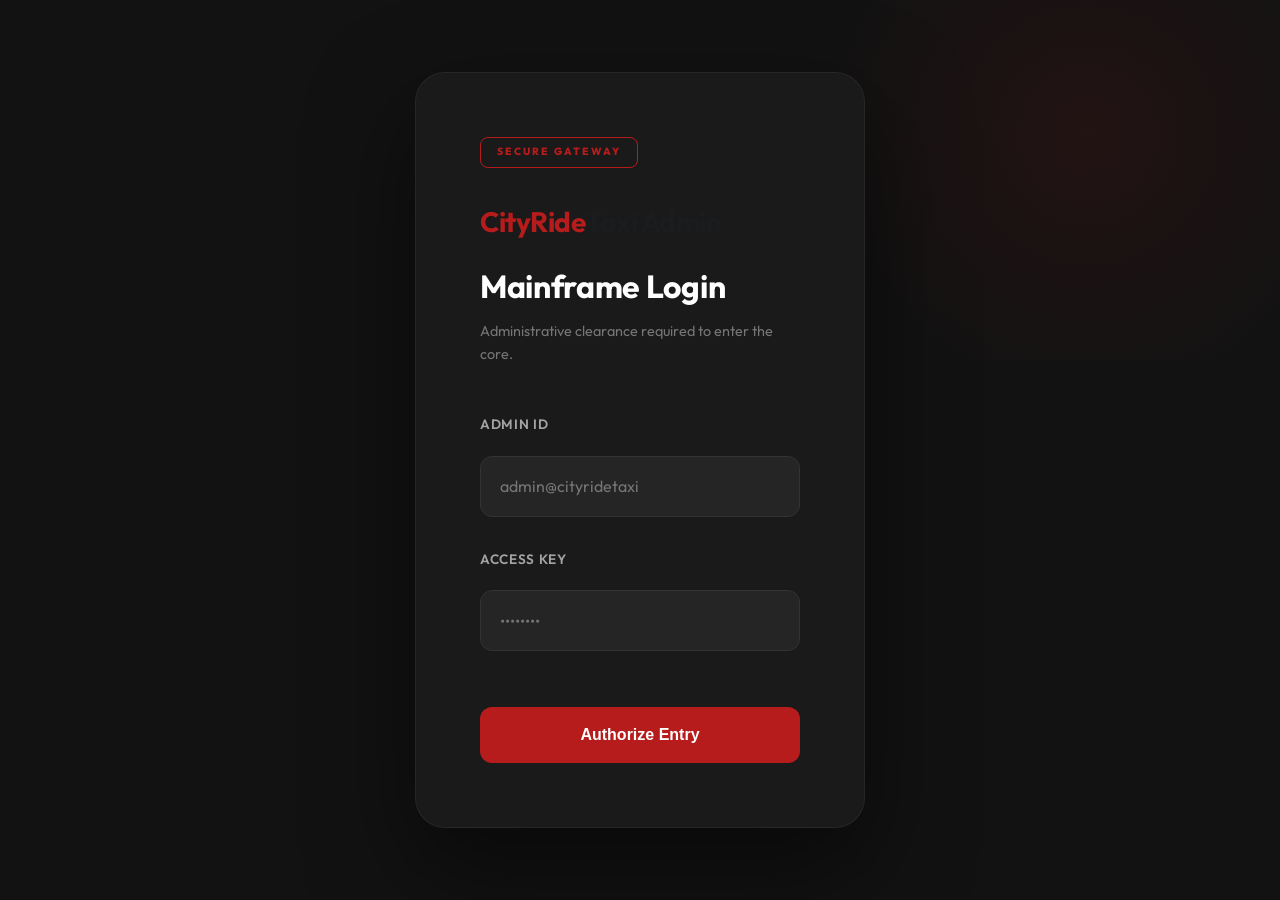
==== public/admin-login.html @ bb716d0e "Add files via upload" ====
<!DOCTYPE html>
<html lang="en">

<head>
    <meta charset="UTF-8">
    <meta name="viewport" content="width=device-width, initial-scale=1.0">
    <title>CityRideTaxi | Admin Login</title>
    <link rel="preconnect" href="https://fonts.googleapis.com">
    <link rel="preconnect" href="https://fonts.gstatic.com" crossorigin>
    <link href="https://fonts.googleapis.com/css2?family=Outfit:wght@300;400;500;600;700&display=swap" rel="stylesheet">
    <link rel="stylesheet" href="style.css">
    <script src="config.js"></script>
    <style>
        .admin-login-container {
            min-height: 100vh;
            display: flex;
            align-items: center;
            justify-content: center;
            background: #121212;
            padding: 2rem;
            position: relative;
            overflow: hidden;
        }

        /* Abstract geometric background for administrative feel */
        .admin-login-container::before {
            content: '';
            position: absolute;
            top: -10%;
            right: -10%;
            width: 50%;
            height: 50%;
            background: radial-gradient(circle, rgba(183, 28, 28, 0.1) 0%, transparent 70%);
            z-index: 1;
        }

        .login-card {
            background: #1a1a1a;
            border: 1px solid rgba(255, 255, 255, 0.05);
            padding: 4rem;
            border-radius: 30px;
            width: 100%;
            max-width: 450px;
            box-shadow: 0 40px 100px rgba(0, 0, 0, 0.5);
            position: relative;
            z-index: 2;
        }

        .security-badge {
            display: inline-block;
            border: 1px solid var(--primary-red);
            color: var(--primary-red);
            padding: 0.4rem 1rem;
            border-radius: 8px;
            font-size: 0.65rem;
            font-weight: 800;
            text-transform: uppercase;
            letter-spacing: 2px;
            margin-bottom: 2rem;
        }

        .login-card h2 {
            color: white;
            font-size: 2rem;
            font-weight: 700;
            margin-bottom: 0.5rem;
        }

        .login-card p {
            color: rgba(255, 255, 255, 0.4);
            font-size: 0.9rem;
            margin-bottom: 3rem;
        }

        .input-group label {
            color: rgba(255, 255, 255, 0.6);
            display: block;
            margin-bottom: 0.75rem;
            font-size: 0.85rem;
            font-weight: 600;
        }

        .input-group input {
            width: 100%;
            padding: 1.2rem;
            background: #252525;
            border: 1px solid #333;
            border-radius: 12px;
            color: white;
            font-family: inherit;
            transition: all 0.3s ease;
        }

        .input-group input:focus {
            outline: none;
            border-color: var(--primary-red);
            background: #2a2a2a;
        }

        .btn-admin {
            width: 100%;
            padding: 1.2rem;
            background: var(--primary-red);
            color: white;
            border: none;
            border-radius: 12px;
            font-weight: 700;
            font-size: 1rem;
            cursor: pointer;
            transition: var(--transition);
            margin-top: 1rem;
        }

        .btn-admin:hover {
            background: var(--primary-red-hover);
            transform: translateY(-2px);
            box-shadow: 0 10px 20px rgba(183, 28, 28, 0.3);
        }

        .footer-link {
            text-align: center;
            margin-top: 2rem;
        }

        .footer-link a {
            color: rgba(255, 255, 255, 0.3);
            text-decoration: none;
            font-size: 0.8rem;
            transition: all 0.3s ease;
        }

        .footer-link a:hover {
            color: white;
        }
    </style>
</head>

<body>
    <div class="admin-login-container">
        <div class="login-card">
            <div class="security-badge">Secure Gateway</div>
            <div class="logo" style="margin-bottom: 1rem;">
                <span class="logo-accent" style="color:var(--primary-red)">CityRide</span>Taxi Admin
            </div>
            <h2>Mainframe Login</h2>
            <p>Administrative clearance required to enter the core.</p>

            <form id="admin-login-form">
                <div class="input-group" style="margin-bottom: 2rem;">
                    <label>Admin ID</label>
                    <input type="text" id="admin-id" placeholder="admin@cityridetaxi" required autocomplete="off">
                </div>
                <div class="input-group" style="margin-bottom: 2.5rem;">
                    <label>Access Key</label>
                    <input type="password" id="admin-pass" placeholder="••••••••" required>
                </div>
                <button type="submit" class="btn-admin">Authorize Entry</button>
            </form>

        </div>
    </div>

    <script>
        document.getElementById('admin-login-form').addEventListener('submit', async (e) => {
            e.preventDefault();
            const email = document.getElementById('admin-id').value;
            const password = document.getElementById('admin-pass').value;

            try {
                const res = await fetch(`${API_BASE_URL}/api/admin/login`, {
                    method: 'POST',
                    headers: { 'Content-Type': 'application/json' },
                    body: JSON.stringify({ email, password })
                });

                const result = await res.json();

                if (res.ok) {
                    localStorage.setItem('cityride_master', JSON.stringify(result.user));
                    window.location.href = 'admin.html';
                } else {
                    alert('Invalid credentials. Access attempt logged.');
                }
            } catch (err) {
                alert('Connection to core failed.');
            }
        });
    </script>
    <script src="alert.js"></script>
</body>

</html>
---- public/style.css ----
:root {
    --primary-red: #B71C1C;
    --primary-red-hover: #8E1515;
    --dark-charcoal: #1A1C1E;
    /* Refined premium black */
    --text-main: #2D3436;
    --text-muted: #64748B;
    /* Elegant slate blue/gray */
    --light-grey: #F8FAFC;
    --white: #FFFFFF;
    --accents: #E2E8F0;
    --glass-bg: rgba(255, 255, 255, 0.94);
    --glass-border: rgba(255, 255, 255, 0.4);
    --shadow-sm: 0 4px 12px rgba(0, 0, 0, 0.03);
    --shadow-md: 0 12px 30px rgba(0, 0, 0, 0.06);
    --shadow-lg: 0 24px 60px rgba(0, 0, 0, 0.08);
    --transition: all 0.4s cubic-bezier(0.4, 0, 0.2, 1);
}

@keyframes radar-pulse {
    0% {
        transform: scale(0.5);
        opacity: 0;
    }

    50% {
        opacity: 1;
    }

    100% {
        transform: scale(1.5);
        opacity: 0;
    }
}

* {
    margin: 0;
    padding: 0;
    box-sizing: border-box;
}

body {
    font-family: 'Outfit', sans-serif;
    color: var(--text-main);
    line-height: 1.6;
    background-color: var(--white);
    overflow-x: hidden;
    -webkit-font-smoothing: antialiased;
}

h1,
h2,
h3,
h4 {
    color: var(--dark-charcoal);
    letter-spacing: -0.01em;
}

.container {
    max-width: 1300px;
    margin: 0 auto;
    padding: 0 4rem;
    /* More breathing room */
}

/* Header & Nav */
.header {
    background: rgba(255, 255, 255, 0.98);
    backdrop-filter: blur(10px);
    border-bottom: 1px solid rgba(0, 0, 0, 0.05);
    position: sticky;
    top: 0;
    z-index: 1000;
}

.nav {
    display: flex;
    justify-content: space-between;
    align-items: center;
    height: 100px;
    /* Elegant taller header */
}

.logo {
    font-size: 1.75rem;
    font-weight: 700;
    letter-spacing: -0.5px;
    color: var(--dark-charcoal);
    cursor: pointer;
    transition: var(--transition);
    user-select: none;
}

.logo:hover {
    transform: translateY(-2px);
}

.logo-accent {
    color: var(--primary-red);
}

.nav-links {
    position: fixed;
    top: 0;
    right: -100%;
    width: 320px;
    height: 100vh;
    background: var(--white);
    box-shadow: -10px 0 30px rgba(0, 0, 0, 0.05);
    display: flex;
    flex-direction: column;
    justify-content: center;
    align-items: center;
    gap: 2.5rem;
    transition: var(--transition);
    z-index: 2000;
}

.nav-links.active {
    right: 0;
}

.nav-links a {
    text-decoration: none;
    color: var(--dark-charcoal);
    font-weight: 500;
    transition: var(--transition);
}

.nav-links a:hover {
    color: var(--primary-red);
}

.nav-actions {
    display: flex;
    gap: 1.5rem;
    align-items: center;
}

/* Base: Hide Header Buttons (Mobile First) */
.nav-actions .logout-btn,
.nav-actions .nav-cta {
    display: none !important;
}

/* Side Menu Button Styles */
.nav-links li.menu-button-item .btn {
    display: flex !important;
    width: 80%;
    margin-top: 1rem;
}

.logout-btn,
.nav-cta {
    background: transparent;
    border: 1px solid var(--primary-red);
    color: var(--primary-red);
    padding: 0.8rem 1.5rem;
}

.nav-cta {
    background: var(--primary-red);
    color: white;
    border: none;
}

.burger-menu {
    display: flex;
    /* Burger is active by default */
    flex-direction: column;
    gap: 6px;
    cursor: pointer;
    z-index: 2001;
    width: 44px;
    height: 44px;
    align-items: center;
    justify-content: center;
}

.burger-menu span {
    display: block;
    width: 25px;
    height: 2px;
    background: var(--dark-charcoal);
    transition: var(--transition);
    border-radius: 2px;
}

.burger-menu:hover span {
    background: var(--primary-red);
}

/* Burger Animation to X */
.burger-menu.active span:nth-child(1) {
    transform: translateY(8px) rotate(45deg);
}

.burger-menu.active span:nth-child(2) {
    opacity: 0;
}

.burger-menu.active span:nth-child(3) {
    transform: translateY(-8px) rotate(-45deg);
}

/* Buttons */
.btn {
    padding: 1rem 2.25rem;
    border-radius: 12px;
    font-weight: 600;
    font-size: 0.95rem;
    letter-spacing: 0.02em;
    cursor: pointer;
    border: none;
    transition: var(--transition);
    display: inline-flex;
    align-items: center;
    justify-content: center;
}

.btn-primary {
    background-color: var(--primary-red);
    color: var(--white);
    box-shadow: 0 8px 20px rgba(183, 28, 28, 0.2);
}

.btn-primary:hover {
    background-color: var(--primary-red-hover);
    transform: translateY(-3px);
    box-shadow: 0 12px 28px rgba(183, 28, 28, 0.3);
}

.mobile-only-item {
    display: none;
}

.btn-large {
    padding: 1.5rem 3rem;
    font-size: 1.15rem;
    border-radius: 14px;
    width: 100%;
}

.btn-back {
    background: var(--primary-red);
    color: var(--white);
    width: 45px;
    height: 45px;
    display: inline-flex;
    align-items: center;
    justify-content: center;
    text-decoration: none;
    border-radius: 50%;
    font-weight: 700;
    font-size: 1.2rem;
    transition: var(--transition);
    box-shadow: 0 4px 15px rgba(183, 28, 28, 0.2);
    border: none;
    cursor: pointer;
}

.btn-back:hover {
    background: var(--primary-red-hover);
    transform: scale(1.1);
    box-shadow: 0 6px 20px rgba(183, 28, 28, 0.3);
}

/* Hero Section */
.hero {
    position: relative;
    padding: 10rem 0;
    /* More expansive */
    min-height: 95vh;
    display: flex;
    align-items: center;
    overflow: hidden;
}

.suggestions {
    position: absolute;
    top: 100%;
    left: 0;
    right: 0;
    background: var(--white);
    border-radius: 0 0 12px 12px;
    box-shadow: var(--shadow-md);
    z-index: 10;
    max-height: 250px;
    overflow-y: auto;
}

.suggestion-item {
    padding: 1rem 1.5rem;
    cursor: pointer;
    border-bottom: 1px solid var(--accents);
    transition: var(--transition);
    font-size: 0.95rem;
    color: var(--text-main);
}

.suggestion-item:hover {
    background: var(--light-grey);
    color: var(--primary-red);
    padding-left: 2rem;
}

.suggestion-item:last-child {
    border-bottom: none;
}

.hero-bg {
    position: absolute;
    top: 0;
    left: 0;
    width: 100%;
    height: 100%;
    background: radial-gradient(circle at top right, #2c3e50, #1a1c1e 70%);
    z-index: -1;
}



.hero-content {
    display: grid;
    grid-template-columns: 1fr 1fr;
    gap: 4rem;
    align-items: center;
}

.hero-text h1 {
    font-size: 5rem;
    /* Large, bold statement */
    font-weight: 800;
    line-height: 1.05;
    color: var(--white);
    margin-bottom: 2rem;
    letter-spacing: -0.03em;
}

.text-accent {
    color: var(--primary-red);
}

.hero-text p {
    font-size: 1.4rem;
    color: rgba(255, 255, 255, 0.85);
    font-weight: 400;
    max-width: 550px;
    line-height: 1.6;
}

/* Booking Widget */
.booking-widget {
    background: var(--glass-bg);
    backdrop-filter: blur(20px);
    border: 1px solid var(--glass-border);
    border-radius: 30px;
    /* Softer corners */
    padding: 4rem;
    box-shadow: var(--shadow-lg);
}

.widget-tabs {
    display: flex;
    gap: 2rem;
    margin-bottom: 2.5rem;
    border-bottom: 1px solid rgba(0, 0, 0, 0.05);
    padding-bottom: 1.5rem;
}

.tab-btn {
    background: none;
    border: none;
    padding: 0.5rem 0;
    font-weight: 700;
    font-size: 1.1rem;
    cursor: pointer;
    color: var(--dark-charcoal);
    opacity: 0.4;
    transition: var(--transition);
}

.tab-btn.active {
    opacity: 1;
    color: var(--primary-red);
    position: relative;
}

.tab-btn.active::after {
    content: '';
    position: absolute;
    bottom: -1.5rem;
    left: 0;
    width: 40px;
    /* Minimalist indicator */
    height: 4px;
    background: var(--primary-red);
    border-radius: 2px;
}

.form-grid {
    display: grid;
    grid-template-columns: 1fr 1fr;
    gap: 1.5rem;
    margin-bottom: 2rem;
}

.input-group {
    display: flex;
    flex-direction: column;
    gap: 0.5rem;
    position: relative;
}

.input-group label {
    font-size: 0.85rem;
    font-weight: 700;
    color: var(--text-muted);
    text-transform: uppercase;
    letter-spacing: 0.05em;
}

.input-group input,
.input-group select {
    padding: 0.85rem 1rem;
    border-radius: 10px;
    border: 1px solid rgba(0, 0, 0, 0.1);
    background: var(--white);
    font-family: inherit;
    font-size: 1rem;
    transition: var(--transition);
}

.input-group input:focus {
    outline: none;
    border-color: var(--primary-red);
    box-shadow: 0 0 0 3px rgba(211, 47, 47, 0.1);
}

/* Fleet Section */
.section {
    padding: 10rem 0;
    /* More expansive rhythm */
    background: #FAFBFC;
}

.section-header {
    text-align: center;
    margin-bottom: 6rem;
}

.section-header h2 {
    font-size: 3.5rem;
    /* Larger, authoritative header */
    font-weight: 800;
    margin-bottom: 1.5rem;
    letter-spacing: -0.02em;
}

.section-header p {
    font-size: 1.15rem;
    color: var(--text-muted);
    max-width: 600px;
    margin: 0 auto;
}

.fleet-grid {
    display: grid;
    grid-template-columns: 1fr 1fr;
    gap: 4rem;
    /* Wide gaps for elegance */
}

.fleet-card {
    background: var(--white);
    border-radius: 24px;
    overflow: hidden;
    transition: var(--transition);
    border: 1px solid rgba(0, 0, 0, 0.03);
    box-shadow: var(--shadow-md);
}

.fleet-card:hover {
    transform: translateY(-15px);
    box-shadow: var(--shadow-lg);
}

.fleet-img {
    height: 380px;
    background-size: cover;
    background-position: center;
    transition: var(--transition);
}

#sedan-img {
    background-image: url('cityride_sedan.png');
    background-color: var(--light-grey);
}

#suv-img {
    background-image: url('cityride_suv.png');
    background-color: var(--light-grey);
}

.fleet-card:hover .fleet-img {
    transform: scale(1.05);
}

.fleet-info {
    padding: 3.5rem;
    /* Spacious text area */
}

.fleet-info h3 {
    font-size: 2rem;
    font-weight: 700;
    margin-bottom: 1.25rem;
}

.fleet-info p {
    color: var(--text-muted);
    font-size: 1.05rem;
    margin-bottom: 2rem;
}

.fleet-features {
    list-style: none;
    margin-top: 1.5rem;
    display: flex;
    flex-wrap: wrap;
    /* Better on small screens */
    gap: 1.5rem;
    color: var(--primary-red);
    font-weight: 700;
    font-size: 0.85rem;
    text-transform: uppercase;
    letter-spacing: 0.1em;
}

.fleet-features li {
    display: flex;
    align-items: center;
    gap: 0.5rem;
}

.fleet-features li::before {
    content: '→';
    font-weight: 400;
}

/* Fare Estimate */
.fare-estimate {
    background: rgba(183, 28, 28, 0.05);
    border: 1px dashed var(--primary-red);
    border-radius: 16px;
    padding: 2rem;
    margin-bottom: 2.5rem;
    display: flex;
    justify-content: space-between;
    align-items: center;
}

.fare-estimate.hidden {
    display: none;
}

.fare-details p {
    font-weight: 700;
    color: var(--text-muted);
    font-size: 0.8rem;
    text-transform: uppercase;
    letter-spacing: 0.05em;
}

#fare-val {
    display: block;
    font-size: 2rem;
    color: var(--primary-red);
}

.vehicle-auto-badge {
    background: var(--dark-charcoal);
    color: var(--white);
    padding: 0.5rem 1rem;
    border-radius: 30px;
    font-size: 0.75rem;
    font-weight: 800;
    text-transform: uppercase;
    letter-spacing: 0.05em;
}


/* Dashboard Styles (Admin/Driver) */
.admin-layout {
    display: grid;
    grid-template-columns: 280px 1fr;
    min-height: 100vh;
    background: #FAFBFC;
}

.sidebar {
    background: var(--dark-charcoal);
    color: white;
    padding: 3rem 2rem;
    box-shadow: 10px 0 30px rgba(0, 0, 0, 0.05);
}

.sidebar h2 {
    margin-bottom: 4rem;
    color: var(--primary-red);
}

.sidebar-links {
    list-style: none;
}

.sidebar-links li {
    margin: 1.5rem 0;
    font-weight: 500;
    cursor: pointer;
    opacity: 0.6;
    padding: 0.75rem 1rem;
    border-radius: 10px;
    transition: var(--transition);
}

.sidebar-links li:hover,
.sidebar-links li.active {
    opacity: 1;
    background: rgba(255, 255, 255, 0.05);
    color: var(--primary-red);
}

.main-content {
    padding: 6rem;
}

.header-content h1 {
    font-size: 2.5rem;
    font-weight: 800;
    margin-bottom: 0.5rem;
}

.header-content p {
    color: var(--text-muted);
    font-size: 1.1rem;
}

.stats-grid {
    display: grid;
    grid-template-columns: repeat(3, 1fr);
    gap: 2.5rem;
    margin-top: 3rem;
}

.stat-card {
    background: white;
    padding: 3rem;
    border-radius: 24px;
    box-shadow: var(--shadow-md);
    border: 1px solid rgba(0, 0, 0, 0.02);
}

.stat-card h4 {
    color: var(--text-muted);
    font-size: 0.8rem;
    text-transform: uppercase;
    letter-spacing: 0.12em;
    font-weight: 700;
}

.stat-card .value {
    font-size: 2.75rem;
    font-weight: 800;
    color: var(--dark-charcoal);
    display: block;
}

.stat-card .trend {
    font-size: 0.85rem;
    font-weight: 600;
    margin-top: 0.75rem;
    display: flex;
    align-items: center;
    gap: 0.25rem;
}

.trend-up {
    color: #10B981;
}

.stat-card p {
    font-size: 0.85rem;
    color: var(--text-muted);
    margin-top: 0.5rem;
}

.booking-table {
    width: 100%;
    margin-top: 4rem;
    background: white;
    border-radius: 24px;
    border-collapse: collapse;
    overflow: hidden;
    box-shadow: var(--shadow-md);
}

.booking-table th {
    background: #F8F9FB;
    padding: 1.5rem 2rem;
    text-align: left;
    font-weight: 700;
    color: #636E72;
    text-transform: uppercase;
    font-size: 0.75rem;
    letter-spacing: 0.1em;
}

.booking-table td {
    padding: 1.5rem 2rem;
    border-top: 1px solid #F1F3F5;
    font-size: 0.95rem;
}

/* Status Badges */
.badge {
    padding: 0.4rem 1rem;
    border-radius: 20px;
    font-size: 0.75rem;
    font-weight: 800;
    text-transform: uppercase;
    letter-spacing: 0.05em;
}

/* Driver Specific */
.driver-header {
    display: flex;
    justify-content: space-between;
    align-items: center;
    margin-bottom: 4rem;
    padding: 3rem;
    background: var(--dark-charcoal);
    border-radius: 24px;
    color: var(--white);
    box-shadow: var(--shadow-lg);
}

.driver-info h2 {
    font-size: 2rem;
    color: var(--white);
}

.driver-info p {
    opacity: 0.7;
    font-size: 0.95rem;
    margin-top: 0.25rem;
}

.job-card {
    background: var(--white);
    padding: 3rem;
    border-radius: 24px;
    border: 1px solid var(--accents);
    box-shadow: var(--shadow-md);
    margin-bottom: 2.5rem;
    transition: var(--transition);
}

.job-card:hover {
    transform: translateY(-5px);
    box-shadow: var(--shadow-lg);
}

.badge-success {
    background: #D1FAE5;
    color: #059669;
}

.badge-warning {
    background: #FEF3C7;
    color: #D97706;
}

.badge-danger {
    background: #FEE2E2;
    color: #DC2626;
}

/* Services Section */
.services-grid {
    display: grid;
    grid-template-columns: repeat(3, 1fr);
    gap: 3rem;
    margin-top: 4rem;
}

.service-card {
    background: var(--white);
    padding: 3.5rem;
    border-radius: 24px;
    box-shadow: var(--shadow-md);
    transition: var(--transition);
    border: 1px solid rgba(0, 0, 0, 0.02);
    text-align: center;
}

.service-card:hover {
    transform: translateY(-12px);
    box-shadow: var(--shadow-lg);
}

.service-icon {
    font-size: 3rem;
    margin-bottom: 2rem;
    display: block;
}

/* Contact Section */
.contact-grid {
    display: grid;
    grid-template-columns: 1.5fr 1fr;
    gap: 5rem;
    align-items: center;
}

.contact-info-card {
    background: var(--dark-charcoal);
    color: var(--white);
    padding: 30px;
    border-radius: 30px;
    box-shadow: var(--shadow-lg);
}

.contact-method {
    display: flex;
    align-items: center;
    gap: 1.5rem;
    margin-bottom: 2.5rem;
}

.method-icon {
    width: 50px;
    height: 50px;
    background: rgba(255, 255, 255, 0.1);
    border-radius: 12px;
    display: flex;
    align-items: center;
    justify-content: center;
    font-size: 1.2rem;
}


/* Footer */
.footer {
    background: var(--dark-charcoal);
    color: var(--white);
    padding: 5rem 0 2rem;
}

.footer-content {
    display: grid;
    grid-template-columns: 2fr 1fr 1fr;
    gap: 4rem;
    margin-bottom: 4rem;
}

.footer-brand .logo {
    color: var(--white);
    margin-bottom: 1.5rem;
}

.footer-links h4,
.footer-contact h4 {
    margin-bottom: 1.5rem;
    font-weight: 600;
}

.footer-links ul {
    list-style: none;
}

.footer-links li {
    margin-bottom: 0.75rem;
}

.footer-links a {
    color: rgba(255, 255, 255, 0.7);
    text-decoration: none;
    transition: var(--transition);
}

.footer-links a:hover {
    color: var(--primary-red);
}

.footer-bottom {
    border-top: 1px solid rgba(255, 255, 255, 0.1);
    padding-top: 2rem;
    text-align: center;
    color: rgba(255, 255, 255, 0.5);
    font-size: 0.9rem;
}

/* --- RESPONSIVE DESIGN --- */

/* Laptops & Tablets (1200px and below) */
@media (max-width: 1200px) {
    .container {
        padding: 0 2rem;
    }

    .hero-content {
        gap: 2rem;
    }
}

/* --- RESPONSIVE COMMAND DECK (MOBILE/TABLET DEFAULTS) --- */

/* Tablets & Phones (1024px and below) */
@media (max-width: 1024px) {
    .nav {
        height: 80px;
        padding: 0 1.5rem;
        flex-direction: row;
        justify-content: space-between;
    }

    /* Absolute Button Hiding on Mobile Header */
    .nav-actions .nav-cta,
    .nav-actions .logout-btn {
        display: none !important;
    }

    .hero {
        padding: 6rem 0 !important;
        min-height: auto;
    }

    .hero-content {
        grid-template-columns: 1fr;
        text-align: center;
        padding-top: 2rem;
    }

    .hero-text {
        margin-bottom: 3rem;
        display: flex;
        flex-direction: column;
        align-items: center;
    }

    .section {
        padding: 5rem 1.5rem !important;
    }

    .section-header {
        margin-bottom: 3rem;
    }

    .form-grid {
        grid-template-columns: 1fr !important;
        gap: 1.25rem;
    }

    .fleet-grid {
        grid-template-columns: 1fr !important;
        gap: 2rem;
    }

    .services-grid {
        grid-template-columns: 1fr !important;
        gap: 2rem;
    }

    .contact-grid {
        grid-template-columns: 1fr !important;
        gap: 3rem;
    }

    .footer-content {
        grid-template-columns: 1fr !important;
        gap: 2rem;
        text-align: center;
    }

    .footer {
        background: var(--dark-charcoal);
        padding: 4rem 1.5rem 2rem;
    }

    .fleet-card {
        flex-direction: column;
        height: auto !important;
    }

    .fleet-img {
        width: 100% !important;
        height: 300px !important;
    }

    .fleet-info {
        padding: 2rem !important;
    }
}

/* Phones (768px and below) tweaks */
@media (max-width: 768px) {
    .nav-links {
        width: 85%;
    }

    .hero-text h1 {
        font-size: 2.75rem;
    }

    .booking-widget {
        padding: 1.5rem !important;
        margin: 0;
    }
}

/* Map Modal Picker Styles */
.map-modal {
    position: fixed;
    top: 0;
    left: 0;
    width: 100%;
    height: 100%;
    background: rgba(0, 0, 0, 0.4);
    backdrop-filter: blur(10px);
    display: none;
    justify-content: center;
    align-items: center;
    z-index: 10000;
}

/* --- DESKTOP HORIZON (OVERRIDE FOR WIDESCREENS > 1024px) --- */
@media (min-width: 1025px) {
    .nav {
        height: 100px;
    }

    .nav-links {
        position: static;
        width: auto;
        height: auto;
        background: transparent;
        box-shadow: none;
        flex-direction: row;
        gap: 2.5rem;
        z-index: auto;
    }

    .nav-links.active {
        right: auto;
    }

    .nav-links li.menu-button-item {
        display: none !important;
        /* Hide mobile-menu-only buttons on desktop */
    }

    .burger-menu {
        display: none !important;
    }

    .nav-actions .nav-cta {
        display: block !important;
    }

    body.authenticated .nav-actions .logout-btn {
        display: block !important;
    }
}

.map-modal-content {
    background: var(--white);
    width: 95%;
    max-width: 1000px;
    height: 85vh;
    border-radius: 30px;
    overflow: hidden;
    display: flex;
    flex-direction: column;
    box-shadow: var(--shadow-lg);
}

.map-header {
    padding: 1.5rem 2.5rem;
    display: flex;
    justify-content: space-between;
    align-items: center;
    border-bottom: 1px solid var(--accents);
}

.map-header h3 {
    font-size: 1.5rem;
    font-weight: 800;
}

.close-map {
    background: none;
    border: none;
    font-size: 2.5rem;
    cursor: pointer;
    color: var(--text-muted);
}

#map-picker {
    flex: 1;
    width: 100%;
    z-index: 1;
}

.map-footer {
    padding: 1.5rem 2.5rem;
    background: var(--light-grey);
    display: flex;
    justify-content: space-between;
    align-items: center;
}

#map-instructions {
    color: var(--text-main);
    font-weight: 500;
}

#picking-type {
    color: var(--primary-red);
    text-transform: capitalize;
}

@media (max-width: 768px) {
    .map-modal-content {
        height: 100%;
        width: 100%;
        border-radius: 0;
    }

    .map-footer {
        flex-direction: column;
        gap: 1.5rem;
        text-align: center;
        padding-bottom: 2rem;
    }
}

/* Styled Alert Overlay (Global) */
.alert-overlay {
    position: fixed;
    top: 0; left: 0; width: 100%; height: 100%;
    background: rgba(0, 0, 0, 0.6);
    backdrop-filter: blur(5px);
    display: flex;
    align-items: center;
    justify-content: center;
    z-index: 9999;
    opacity: 0;
    pointer-events: none;
    transition: opacity 0.3s ease;
}

.alert-overlay.active {
    opacity: 1;
    pointer-events: auto;
}

.alert-box {
    background: white;
    padding: 2.5rem;
    border-radius: 20px;
    box-shadow: 0 20px 50px rgba(0,0,0,0.2);
    text-align: center;
    max-width: 400px;
    width: 90%;
    transform: translateY(20px);
    transition: transform 0.3s cubic-bezier(0.175, 0.885, 0.32, 1.275);
}

.alert-overlay.active .alert-box {
    transform: translateY(0);
}

.alert-icon {
    font-size: 3rem;
    color: var(--primary-red);
    margin-bottom: 1rem;
}

.alert-message {
    font-size: 1.1rem;
    font-weight: 500;
    color: #333;
    margin-bottom: 1.5rem;
    line-height: 1.5;
    white-space: pre-wrap; /* allow newlines in alerts if needed */
}

.alert-btn {
    background: var(--primary-red);
    color: white;
    border: none;
    padding: 0.8rem 2rem;
    border-radius: 12px;
    font-weight: 700;
    cursor: pointer;
    transition: all 0.3s ease;
    width: 100%;
}

.alert-btn:hover {
    transform: translateY(-2px);
    box-shadow: 0 5px 15px rgba(183, 28, 28, 0.3);
}

/* Terms Modal Specifics */
.term-item {
    border-bottom: 1px solid var(--accents);
    padding-bottom: 1.25rem;
    margin-bottom: 1.25rem;
}

.term-item strong {
    display: block;
    font-size: 0.95rem;
    color: var(--dark-charcoal);
    margin-bottom: 0.4rem;
}

.term-item p {
    font-size: 0.9rem;
    color: var(--text-muted);
    line-height: 1.5;
}

@media (max-width: 600px) {
    .terms-content {
        padding: 1.5rem !important;
    }
}
/* Enhanced User Experience: Highlight Pick on Map and Input Box */
.map-picker-link {
    cursor: pointer;
    color: var(--primary-red);
    font-size: 0.75rem;
    float: right;
    background: rgba(183, 28, 28, 0.08); /* Subtle premium background */
    padding: 0.4rem 1rem;
    border-radius: 20px; /* More rounded for a pill shape */
    font-weight: 700;
    transition: var(--transition);
    border: 1px solid rgba(183, 28, 28, 0.15);
    text-transform: none;
    letter-spacing: normal;
    display: flex;
    align-items: center;
    gap: 4px;
}

.map-picker-link:hover {
    background: var(--primary-red);
    color: var(--white);
    transform: translateY(-1px);
    box-shadow: 0 4px 12px rgba(183, 28, 28, 0.2);
}

.input-highlight {
    border-color: var(--primary-red) !important;
    box-shadow: 0 0 0 4px rgba(183, 28, 28, 0.1) !important;
    background: #fffafa !important; /* Extremely subtle red tint to show active interaction */
    animation: pulseHighlight 2s infinite;
}

@keyframes pulseHighlight {
    0% { box-shadow: 0 0 0 0px rgba(183, 28, 28, 0.2); }
    70% { box-shadow: 0 0 0 6px rgba(183, 28, 28, 0); }
    100% { box-shadow: 0 0 0 0px rgba(183, 28, 28, 0); }
}

.map-picker-link:active {
    transform: scale(0.9) translateY(1px);
    box-shadow: none;
    transition: 0.1s;
}

/* WhatsApp Floating Live Chat */
.whatsapp-float {
    position: fixed;
    bottom: 30px;
    right: 30px;
    width: 64px;
    height: 64px;
    background: #25D366;
    color: #FFF;
    border-radius: 50px;
    text-align: center;
    box-shadow: 0 12px 30px rgba(37, 211, 102, 0.3);
    z-index: 10000;
    display: flex;
    align-items: center;
    justify-content: center;
    text-decoration: none;
    transition: all 0.4s cubic-bezier(0.175, 0.885, 0.32, 1.275);
    animation: float-pulse 2.5s infinite;
}

.whatsapp-float:hover {
    background-color: #128C7E;
    transform: translateY(-8px) scale(1.05);
    box-shadow: 0 15px 40px rgba(37, 211, 102, 0.45);
}

@keyframes float-pulse {
    0% { transform: scale(1); box-shadow: 0 12px 30px rgba(37, 211, 102, 0.3); }
    50% { transform: scale(1.08); box-shadow: 0 12px 45px rgba(37, 211, 102, 0.5); }
    100% { transform: scale(1); box-shadow: 0 12px 30px rgba(37, 211, 102, 0.3); }
}

.whatsapp-icon {
    width: 32px;
    height: 32px;
    fill: white;
}

/* App Loading Overlay */
#app-preloader {
    position: fixed;
    top: 0;
    left: 0;
    width: 100%;
    height: 100%;
    background: #121212;
    z-index: 10000;
    display: flex;
    flex-direction: column;
    justify-content: center;
    align-items: center;
    transition: opacity 0.6s ease-out, visibility 0.6s;
}

.loader-logo {
    font-size: 2.5rem;
    font-weight: 800;
    margin-bottom: 2rem;
    color: white;
}

.loader-logo .logo-accent {
    color: var(--primary-red);
}

.pulse-spinner {
    width: 60px;
    height: 60px;
    background-color: var(--primary-red);
    border-radius: 100%;
    animation: sk-scaleout 1.2s infinite ease-in-out;
}

@keyframes sk-scaleout {
    0% { transform: scale(0); }
    100% {
        transform: scale(1.0);
        opacity: 0;
    }
}

.loading-text {
    margin-top: 2rem;
    color: rgba(255, 255, 255, 0.4);
    font-size: 0.8rem;
    letter-spacing: 3px;
    text-transform: uppercase;
    font-weight: 600;
    animation: breathe 2s infinite;
}

@keyframes breathe {
    0%, 100% { opacity: 0.3; }
    50% { opacity: 1; }
}

#app-preloader.fade-out {
    opacity: 0;
    visibility: hidden;
}


@keyframes logo-pulse {
    0% { transform: scale(0.95); opacity: 0.8; }
    50% { transform: scale(1); opacity: 1; }
    100% { transform: scale(0.95); opacity: 0.8; }
}

@keyframes progress-load {
    0% { width: 0%; }
    100% { width: 100%; }
}

#splash-screen {
    position: fixed;
    top: 0;
    left: 0;
    width: 100%;
    height: 100%;
    background: #1A1C1E; 
    display: flex;
    align-items: center;
    justify-content: center;
    z-index: 9999;
    transition: opacity 0.8s ease, visibility 0.8s;
}

.splash-content {
    text-align: center;
    display: flex;
    flex-direction: column;
    align-items: center;
    gap: 2rem;
}

.splash-logo {
    width: 150px;
    height: auto;
    animation: logo-pulse 2s infinite ease-in-out;
}

.loading-bar {
    width: 200px;
    height: 4px;
    background: rgba(255, 255, 255, 0.1);
    border-radius: 10px;
    overflow: hidden;
}

.loading-progress {
    height: 100%;
    background: #B71C1C;
    width: 0%;
    animation: progress-load 3s forwards ease-in-out;
}

.splash-text {
    color: white;
    font-size: 0.8rem;
    font-weight: 600;
    letter-spacing: 0.1em;
    text-transform: uppercase;
    opacity: 0.6;
}

.splash-hidden {
    opacity: 0;
    visibility: hidden;
}
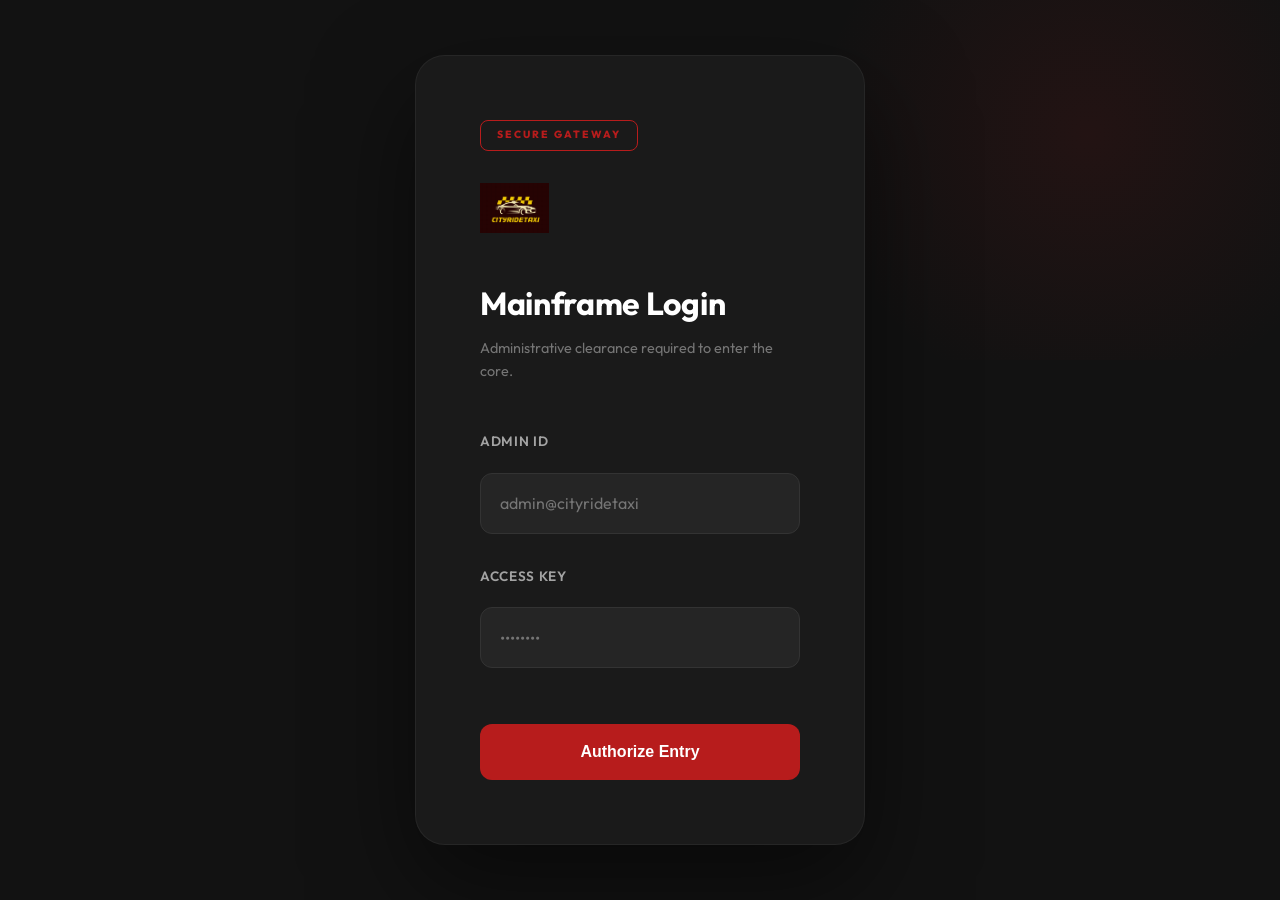
==== commit a122be17: "Add files via upload" ====
--- a/public/admin-login.html
+++ b/public/admin-login.html
@@ -139,8 +139,8 @@
     <div class="admin-login-container">
         <div class="login-card">
             <div class="security-badge">Secure Gateway</div>
-            <div class="logo" style="margin-bottom: 1rem;">
-                <span class="logo-accent" style="color:var(--primary-red)">CityRide</span>Taxi Admin
+            <div class="logo" style="margin-bottom: 2rem; cursor: pointer;" onclick="window.location.href='index.html'">
+                <img src="logo.png" alt="CityRideTaxi" style="height: 50px; width: auto;">
             </div>
             <h2>Mainframe Login</h2>
             <p>Administrative clearance required to enter the core.</p>
@@ -189,4 +189,4 @@
     <script src="alert.js"></script>
 </body>
 
-</html>+</html>
--- a/public/style.css
+++ b/public/style.css
@@ -493,12 +493,12 @@
 }
 
 #sedan-img {
-    background-image: url('cityride_sedan.png');
+    background-image: url('logo.png');
     background-color: var(--light-grey);
 }
 
 #suv-img {
-    background-image: url('cityride_suv.png');
+    background-image: url('logo.png');
     background-color: var(--light-grey);
 }
 
@@ -1238,218 +1238,226 @@
         padding: 1.5rem !important;
     }
 }
-/* Enhanced User Experience: Highlight Pick on Map and Input Box */
-.map-picker-link {
-    cursor: pointer;
-    color: var(--primary-red);
-    font-size: 0.75rem;
-    float: right;
-    background: rgba(183, 28, 28, 0.08); /* Subtle premium background */
-    padding: 0.4rem 1rem;
-    border-radius: 20px; /* More rounded for a pill shape */
-    font-weight: 700;
-    transition: var(--transition);
-    border: 1px solid rgba(183, 28, 28, 0.15);
-    text-transform: none;
-    letter-spacing: normal;
-    display: flex;
-    align-items: center;
-    gap: 4px;
-}
-
-.map-picker-link:hover {
-    background: var(--primary-red);
-    color: var(--white);
-    transform: translateY(-1px);
-    box-shadow: 0 4px 12px rgba(183, 28, 28, 0.2);
-}
-
-.input-highlight {
-    border-color: var(--primary-red) !important;
-    box-shadow: 0 0 0 4px rgba(183, 28, 28, 0.1) !important;
-    background: #fffafa !important; /* Extremely subtle red tint to show active interaction */
-    animation: pulseHighlight 2s infinite;
-}
-
-@keyframes pulseHighlight {
-    0% { box-shadow: 0 0 0 0px rgba(183, 28, 28, 0.2); }
-    70% { box-shadow: 0 0 0 6px rgba(183, 28, 28, 0); }
-    100% { box-shadow: 0 0 0 0px rgba(183, 28, 28, 0); }
-}
-
-.map-picker-link:active {
-    transform: scale(0.9) translateY(1px);
-    box-shadow: none;
-    transition: 0.1s;
-}
-
-/* WhatsApp Floating Live Chat */
-.whatsapp-float {
-    position: fixed;
-    bottom: 30px;
-    right: 30px;
-    width: 64px;
-    height: 64px;
-    background: #25D366;
-    color: #FFF;
-    border-radius: 50px;
-    text-align: center;
-    box-shadow: 0 12px 30px rgba(37, 211, 102, 0.3);
-    z-index: 10000;
-    display: flex;
-    align-items: center;
-    justify-content: center;
-    text-decoration: none;
-    transition: all 0.4s cubic-bezier(0.175, 0.885, 0.32, 1.275);
-    animation: float-pulse 2.5s infinite;
-}
-
-.whatsapp-float:hover {
-    background-color: #128C7E;
-    transform: translateY(-8px) scale(1.05);
-    box-shadow: 0 15px 40px rgba(37, 211, 102, 0.45);
-}
-
-@keyframes float-pulse {
-    0% { transform: scale(1); box-shadow: 0 12px 30px rgba(37, 211, 102, 0.3); }
-    50% { transform: scale(1.08); box-shadow: 0 12px 45px rgba(37, 211, 102, 0.5); }
-    100% { transform: scale(1); box-shadow: 0 12px 30px rgba(37, 211, 102, 0.3); }
-}
-
-.whatsapp-icon {
-    width: 32px;
-    height: 32px;
-    fill: white;
-}
-
-/* App Loading Overlay */
-#app-preloader {
-    position: fixed;
-    top: 0;
-    left: 0;
-    width: 100%;
-    height: 100%;
-    background: #121212;
-    z-index: 10000;
-    display: flex;
-    flex-direction: column;
-    justify-content: center;
-    align-items: center;
-    transition: opacity 0.6s ease-out, visibility 0.6s;
-}
-
-.loader-logo {
-    font-size: 2.5rem;
-    font-weight: 800;
-    margin-bottom: 2rem;
-    color: white;
-}
-
-.loader-logo .logo-accent {
-    color: var(--primary-red);
-}
-
-.pulse-spinner {
-    width: 60px;
-    height: 60px;
-    background-color: var(--primary-red);
-    border-radius: 100%;
-    animation: sk-scaleout 1.2s infinite ease-in-out;
-}
-
-@keyframes sk-scaleout {
-    0% { transform: scale(0); }
-    100% {
-        transform: scale(1.0);
-        opacity: 0;
-    }
-}
-
-.loading-text {
-    margin-top: 2rem;
-    color: rgba(255, 255, 255, 0.4);
-    font-size: 0.8rem;
-    letter-spacing: 3px;
-    text-transform: uppercase;
-    font-weight: 600;
-    animation: breathe 2s infinite;
-}
-
-@keyframes breathe {
-    0%, 100% { opacity: 0.3; }
-    50% { opacity: 1; }
-}
-
-#app-preloader.fade-out {
-    opacity: 0;
-    visibility: hidden;
-}
-
-
-@keyframes logo-pulse {
-    0% { transform: scale(0.95); opacity: 0.8; }
-    50% { transform: scale(1); opacity: 1; }
-    100% { transform: scale(0.95); opacity: 0.8; }
-}
-
-@keyframes progress-load {
-    0% { width: 0%; }
-    100% { width: 100%; }
-}
-
-#splash-screen {
-    position: fixed;
-    top: 0;
-    left: 0;
-    width: 100%;
-    height: 100%;
-    background: #1A1C1E; 
-    display: flex;
-    align-items: center;
-    justify-content: center;
-    z-index: 9999;
-    transition: opacity 0.8s ease, visibility 0.8s;
-}
-
-.splash-content {
-    text-align: center;
-    display: flex;
-    flex-direction: column;
-    align-items: center;
-    gap: 2rem;
-}
-
-.splash-logo {
-    width: 150px;
-    height: auto;
-    animation: logo-pulse 2s infinite ease-in-out;
-}
-
-.loading-bar {
-    width: 200px;
-    height: 4px;
-    background: rgba(255, 255, 255, 0.1);
-    border-radius: 10px;
-    overflow: hidden;
-}
-
-.loading-progress {
-    height: 100%;
-    background: #B71C1C;
-    width: 0%;
-    animation: progress-load 3s forwards ease-in-out;
-}
-
-.splash-text {
-    color: white;
-    font-size: 0.8rem;
-    font-weight: 600;
-    letter-spacing: 0.1em;
-    text-transform: uppercase;
-    opacity: 0.6;
-}
-
-.splash-hidden {
-    opacity: 0;
-    visibility: hidden;
-}+/* Enhanced User Experience: Highlight Pick on Map and Input Box */
+.map-picker-link {
+    cursor: pointer;
+    color: var(--primary-red);
+    font-size: 0.75rem;
+    float: right;
+    background: rgba(183, 28, 28, 0.08); /* Subtle premium background */
+    padding: 0.4rem 1rem;
+    border-radius: 20px; /* More rounded for a pill shape */
+    font-weight: 700;
+    transition: var(--transition);
+    border: 1px solid rgba(183, 28, 28, 0.15);
+    text-transform: none;
+    letter-spacing: normal;
+    display: flex;
+    align-items: center;
+    gap: 4px;
+}
+
+.map-picker-link:hover {
+    background: var(--primary-red);
+    color: var(--white);
+    transform: translateY(-1px);
+    box-shadow: 0 4px 12px rgba(183, 28, 28, 0.2);
+}
+
+.input-highlight {
+    border-color: var(--primary-red) !important;
+    box-shadow: 0 0 0 4px rgba(183, 28, 28, 0.1) !important;
+    background: #fffafa !important; /* Extremely subtle red tint to show active interaction */
+    animation: pulseHighlight 2s infinite;
+}
+
+@keyframes pulseHighlight {
+    0% { box-shadow: 0 0 0 0px rgba(183, 28, 28, 0.2); }
+    70% { box-shadow: 0 0 0 6px rgba(183, 28, 28, 0); }
+    100% { box-shadow: 0 0 0 0px rgba(183, 28, 28, 0); }
+}
+
+.map-picker-link:active {
+    transform: scale(0.9) translateY(1px);
+    box-shadow: none;
+    transition: 0.1s;
+}
+
+/* WhatsApp Floating Live Chat */
+.whatsapp-float {
+    position: fixed;
+    bottom: 30px;
+    right: 30px;
+    width: 64px;
+    height: 64px;
+    background: #25D366;
+    color: #FFF;
+    border-radius: 50px;
+    text-align: center;
+    box-shadow: 0 12px 30px rgba(37, 211, 102, 0.3);
+    z-index: 10000;
+    display: flex;
+    align-items: center;
+    justify-content: center;
+    text-decoration: none;
+    transition: all 0.4s cubic-bezier(0.175, 0.885, 0.32, 1.275);
+    animation: float-pulse 2.5s infinite;
+}
+
+.whatsapp-float:hover {
+    background-color: #128C7E;
+    transform: translateY(-8px) scale(1.05);
+    box-shadow: 0 15px 40px rgba(37, 211, 102, 0.45);
+}
+
+@keyframes float-pulse {
+    0% { transform: scale(1); box-shadow: 0 12px 30px rgba(37, 211, 102, 0.3); }
+    50% { transform: scale(1.08); box-shadow: 0 12px 45px rgba(37, 211, 102, 0.5); }
+    100% { transform: scale(1); box-shadow: 0 12px 30px rgba(37, 211, 102, 0.3); }
+}
+
+.whatsapp-icon {
+    width: 32px;
+    height: 32px;
+    fill: white;
+}
+
+/* App Loading Overlay */
+#app-preloader {
+    position: fixed;
+    top: 0;
+    left: 0;
+    width: 100%;
+    height: 100%;
+    background: #121212;
+    z-index: 10000;
+    display: flex;
+    flex-direction: column;
+    justify-content: center;
+    align-items: center;
+    transition: opacity 0.6s ease-out, visibility 0.6s;
+}
+
+.loader-logo {
+    font-size: 2.5rem;
+    font-weight: 800;
+    margin-bottom: 2rem;
+    color: white;
+}
+
+.loader-logo .logo-accent {
+    color: var(--primary-red);
+}
+
+.pulse-spinner {
+    width: 100px;
+    height: 100px;
+    background: url('logo.png') no-repeat center center;
+    background-size: contain;
+    animation: premium-pulse 2s infinite ease-in-out;
+    filter: drop-shadow(0 0 15px rgba(183, 28, 28, 0.4));
+}
+
+@keyframes premium-pulse {
+    0% { transform: scale(0.9); opacity: 0.6; filter: drop-shadow(0 0 5px rgba(183, 28, 28, 0.2)); }
+    50% { transform: scale(1.1); opacity: 1; filter: drop-shadow(0 0 25px rgba(183, 28, 28, 0.6)); }
+    100% { transform: scale(0.9); opacity: 0.6; filter: drop-shadow(0 0 5px rgba(183, 28, 28, 0.2)); }
+}
+
+@keyframes sk-scaleout {
+    0% { transform: scale(0); }
+    100% {
+        transform: scale(1.0);
+        opacity: 0;
+    }
+}
+
+.loading-text {
+    margin-top: 2rem;
+    color: rgba(255, 255, 255, 0.4);
+    font-size: 0.8rem;
+    letter-spacing: 3px;
+    text-transform: uppercase;
+    font-weight: 600;
+    animation: breathe 2s infinite;
+}
+
+@keyframes breathe {
+    0%, 100% { opacity: 0.3; }
+    50% { opacity: 1; }
+}
+
+#app-preloader.fade-out {
+    opacity: 0;
+    visibility: hidden;
+}
+
+
+@keyframes logo-pulse {
+    0% { transform: scale(0.95); opacity: 0.8; }
+    50% { transform: scale(1); opacity: 1; }
+    100% { transform: scale(0.95); opacity: 0.8; }
+}
+
+@keyframes progress-load {
+    0% { width: 0%; }
+    100% { width: 100%; }
+}
+
+#splash-screen {
+    position: fixed;
+    top: 0;
+    left: 0;
+    width: 100%;
+    height: 100%;
+    background: #1A1C1E; 
+    display: flex;
+    align-items: center;
+    justify-content: center;
+    z-index: 9999;
+    transition: opacity 0.8s ease, visibility 0.8s;
+}
+
+.splash-content {
+    text-align: center;
+    display: flex;
+    flex-direction: column;
+    align-items: center;
+    gap: 2rem;
+}
+
+.splash-logo {
+    width: 220px; /* Larger, authoritative logo */
+    height: auto;
+    animation: logo-pulse 2.5s infinite cubic-bezier(0.4, 0, 0.2, 1);
+    filter: drop-shadow(0 20px 40px rgba(0,0,0,0.4));
+}
+
+.loading-bar {
+    width: 200px;
+    height: 4px;
+    background: rgba(255, 255, 255, 0.1);
+    border-radius: 10px;
+    overflow: hidden;
+}
+
+.loading-progress {
+    height: 100%;
+    background: #B71C1C;
+    width: 0%;
+    animation: progress-load 3s forwards ease-in-out;
+}
+
+.splash-text {
+    color: white;
+    font-size: 0.8rem;
+    font-weight: 600;
+    letter-spacing: 0.1em;
+    text-transform: uppercase;
+    opacity: 0.6;
+}
+
+.splash-hidden {
+    opacity: 0;
+    visibility: hidden;
+}
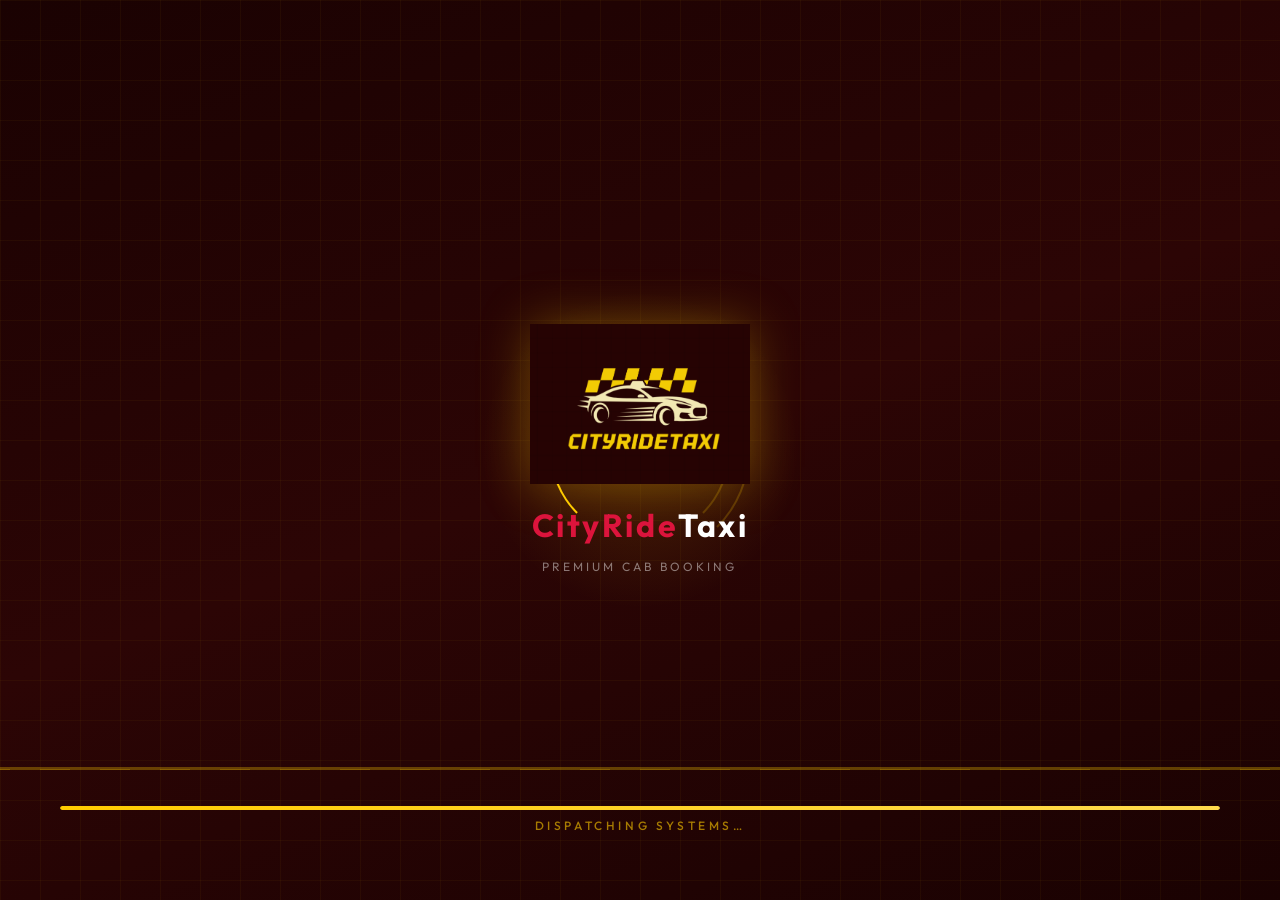
==== commit 04e3dda9: "Add files via upload" ====
--- a/public/admin-login.html
+++ b/public/admin-login.html
@@ -135,7 +135,35 @@
     </style>
 </head>
 
-<body>
+<body style="overflow: hidden;"> <!-- Lock scroll during splash -->
+    <div id="splash-screen" style="z-index: 10000;">
+        <div class="splash-grid"></div>
+        <div class="splash-orb"></div>
+        <div class="splash-ring"></div>
+        <div class="splash-ring splash-ring-2"></div>
+        <div class="splash-logo-wrap">
+            <img src="logo.png" class="splash-logo" alt="CityRideTaxi">
+            <div class="splash-brand"><span>CityRide</span>Taxi</div>
+            <div class="splash-tagline">Premium Cab Booking</div>
+        </div>
+        <div class="splash-road-wrap">
+            <div class="splash-road"></div>
+            <svg class="splash-car" width="64" height="28" viewBox="0 0 64 28" fill="none">
+                <rect x="8" y="12" width="48" height="12" rx="4" fill="#dc143c"/>
+                <path d="M18 12 L22 4 L42 4 L46 12Z" fill="#c01030"/>
+                <rect x="23" y="5" width="8" height="6" rx="1" fill="rgba(150,220,255,0.7)"/>
+                <rect x="33" y="5" width="8" height="6" rx="1" fill="rgba(150,220,255,0.7)"/>
+                <circle cx="18" cy="24" r="4" fill="#1a1a1a" stroke="#555" stroke-width="1.5"/>
+                <circle cx="18" cy="24" r="1.5" fill="#888"/>
+                <circle cx="46" cy="24" r="4" fill="#1a1a1a" stroke="#555" stroke-width="1.5"/>
+                <circle cx="46" cy="24" r="1.5" fill="#888"/>
+                <ellipse cx="57" cy="16" rx="5" ry="3" fill="rgba(255,220,100,0.5)"/>
+                <rect x="54" y="14" width="3" height="4" rx="1" fill="#ffd700"/>
+            </svg>
+        </div>
+        <div class="splash-progress-wrap"><div class="splash-progress-bar"></div></div>
+        <div class="splash-status">Dispatching Systems…</div>
+    </div>
     <div class="admin-login-container">
         <div class="login-card">
             <div class="security-badge">Secure Gateway</div>
@@ -186,6 +214,17 @@
             }
         });
     </script>
+    <script>
+        window.addEventListener('load', () => {
+            const splash = document.getElementById('splash-screen');
+            if (splash) {
+                setTimeout(() => {
+                    splash.classList.add('splash-hidden');
+                    document.body.style.setProperty('overflow', 'auto', 'important');
+                }, 3200);
+            }
+        });
+    </script>
     <script src="alert.js"></script>
 </body>
 
--- a/public/style.css
+++ b/public/style.css
@@ -17,6 +17,52 @@
     --transition: all 0.4s cubic-bezier(0.4, 0, 0.2, 1);
 }
 
+/* Premium Animated Splash Screen Styles */
+#splash-screen {
+    position: fixed; inset: 0;
+    background: linear-gradient(160deg, #0a0a0a 0%, #1a0000 50%, #0d0d0d 100%);
+    display: flex; flex-direction: column; align-items: center; justify-content: center;
+    z-index: 10000; transition: opacity 0.8s ease, visibility 0.8s ease; overflow: hidden;
+}
+#splash-screen.splash-hidden { opacity: 0; visibility: hidden; pointer-events: none; }
+.splash-grid {
+    position: absolute; inset: 0;
+    background-image: linear-gradient(rgba(220,20,60,0.06) 1px, transparent 1px), linear-gradient(90deg, rgba(220,20,60,0.06) 1px, transparent 1px);
+    background-size: 40px 40px; animation: gridMove 6s linear infinite;
+}
+@keyframes gridMove { 0% { background-position: 0 0; } 100% { background-position: 0 40px; } }
+.splash-orb {
+    position: absolute; width: 280px; height: 280px; border-radius: 50%;
+    background: radial-gradient(circle, rgba(220,20,60,0.25) 0%, transparent 70%);
+    animation: orbPulse 3s ease-in-out infinite;
+}
+@keyframes orbPulse { 0%, 100% { transform: scale(1); opacity: 0.7; } 50% { transform: scale(1.3); opacity: 1; } }
+.splash-ring {
+    position: absolute; width: 200px; height: 200px; border-radius: 50%;
+    border: 2px solid transparent; border-top: 2px solid #dc143c; border-right: 2px solid rgba(220,20,60,0.3);
+    animation: ringRotate 1.4s linear infinite;
+}
+.splash-ring-2 { width: 160px; height: 160px; border-top: 2px solid rgba(220,20,60,0.5); border-left: 2px solid #dc143c; animation: ringRotate 2s linear infinite reverse; }
+@keyframes ringRotate { from { transform: rotate(0deg); } to { transform: rotate(360deg); } }
+.splash-logo-wrap { position: relative; z-index: 2; display: flex; flex-direction: column; align-items: center; }
+.splash-logo { height: 90px; width: auto; filter: drop-shadow(0 0 18px rgba(220,20,60,0.6)); animation: logoBounce 3s ease-in-out infinite; }
+@keyframes logoBounce { 0%, 100% { transform: translateY(0); } 50% { transform: translateY(-8px); } }
+.splash-brand { font-family: 'Outfit', sans-serif; font-size: 2rem; font-weight: 700; color: #fff; letter-spacing: 0.08em; margin-top: 1rem; z-index: 2; animation: fadeInUpSplash 0.8s ease 0.3s both; }
+.splash-brand span { color: #dc143c; }
+@keyframes fadeInUpSplash { from { opacity: 0; transform: translateY(20px); } to { opacity: 1; transform: translateY(0); } }
+.splash-tagline { font-family: 'Outfit', sans-serif; font-size: 0.75rem; letter-spacing: 0.25em; text-transform: uppercase; color: rgba(255,255,255,0.45); margin-top: 0.4rem; z-index: 2; animation: fadeInUpSplash 0.8s ease 0.6s both; }
+.splash-road-wrap { position: absolute; bottom: 130px; left: 0; right: 0; height: 36px; overflow: hidden; z-index: 2; }
+.splash-road { position: absolute; bottom: 0; left: 0; right: 0; height: 3px; background: rgba(220,20,60,0.5); }
+.splash-road::after { content: ''; position: absolute; top: 50%; left: -200px; width: 200%; height: 1px; background: repeating-linear-gradient(90deg, rgba(255,255,255,0.15) 0px, rgba(255,255,255,0.15) 30px, transparent 30px, transparent 60px); animation: roadLines 0.8s linear infinite; }
+@keyframes roadLines { from { transform: translateX(0); } to { transform: translateX(60px); } }
+.splash-car { position: absolute; bottom: 5px; left: -80px; animation: carDrive 2.5s ease-in-out infinite; filter: drop-shadow(0 0 8px rgba(220,20,60,0.6)); }
+@keyframes carDrive { 0% { left: -80px; opacity: 0; } 10% { opacity: 1; } 85% { opacity: 1; } 100% { left: calc(100% + 20px); opacity: 0; } }
+.splash-progress-wrap { position: absolute; bottom: 90px; left: 40px; right: 40px; height: 3px; background: rgba(255,255,255,0.08); border-radius: 99px; z-index: 2; overflow: hidden; }
+.splash-progress-bar { height: 100%; width: 0; background: linear-gradient(90deg, #dc143c, #ff4d6d); border-radius: 99px; animation: progressFill 3s ease forwards; box-shadow: 0 0 10px rgba(220,20,60,0.7); }
+@keyframes progressFill { 0% { width: 0%; } 30% { width: 35%; } 60% { width: 70%; } 100% { width: 100%; } }
+.splash-status { position: absolute; bottom: 60px; font-family: 'Outfit', sans-serif; font-size: 0.7rem; letter-spacing: 0.2em; text-transform: uppercase; color: rgba(255,255,255,0.3); z-index: 2; }
+
+
 @keyframes radar-pulse {
     0% {
         transform: scale(0.5);
@@ -494,12 +540,16 @@
 
 #sedan-img {
     background-image: url('logo.png');
-    background-color: var(--light-grey);
+    background-size: contain;
+    background-repeat: no-repeat;
+    background-position: center;
 }
 
 #suv-img {
     background-image: url('logo.png');
-    background-color: var(--light-grey);
+    background-size: contain;
+    background-repeat: no-repeat;
+    background-position: center;
 }
 
 .fleet-card:hover .fleet-img {
@@ -940,6 +990,15 @@
         grid-template-columns: 1fr;
         text-align: center;
         padding-top: 2rem;
+    }
+
+    .auth-container {
+        min-height: 100vh;
+        display: flex;
+        align-items: center;
+        justify-content: center;
+        background: #1a1c1e;
+        padding: 2rem;
     }
 
     .hero-text {
@@ -1077,16 +1136,17 @@
     background: var(--white);
     width: 95%;
     max-width: 1000px;
-    height: 85vh;
+    height: auto;
+    max-height: 90vh;
     border-radius: 30px;
-    overflow: hidden;
+    overflow-y: auto;
     display: flex;
     flex-direction: column;
     box-shadow: var(--shadow-lg);
 }
 
 .map-header {
-    padding: 1.5rem 2.5rem;
+    padding: 1rem 1.5rem;
     display: flex;
     justify-content: space-between;
     align-items: center;
@@ -1461,3 +1521,184 @@
     opacity: 0;
     visibility: hidden;
 }
+
+/* Celebratory Alert Animations */
+.alert-overlay.celebration-active {
+    background: rgba(0, 0, 0, 0.85) !important;
+}
+
+.alert-box.celebration {
+    border: 4px solid #FFD700 !important;
+    background: linear-gradient(135deg, #ffffff 0%, #fffdf0 100%) !important;
+    animation: celebrate-pop 0.6s cubic-bezier(0.175, 0.885, 0.32, 1.275) forwards;
+    box-shadow: 0 20px 50px rgba(255, 215, 0, 0.3) !important;
+    text-align: center;
+}
+
+.alert-box.celebration .alert-icon {
+    font-size: 4rem;
+    margin-bottom: 1.5rem;
+    display: block;
+    animation: jiggle 0.6s infinite;
+}
+
+.alert-box.celebration #global-alert-msg-text {
+    font-size: 1.2rem;
+    font-weight: 800;
+    color: #1a1c1e;
+    line-height: 1.4;
+}
+
+.alert-box.celebration .alert-btn {
+    background: #FFD700;
+    color: #000;
+    border: none;
+    font-weight: 800;
+    margin-top: 2rem;
+    width: 100%;
+}
+
+@keyframes celebrate-pop {
+    0% { transform: scale(0.5); opacity: 0; }
+    100% { transform: scale(1); opacity: 1; }
+}
+
+@keyframes jiggle {
+    0%, 100% { transform: rotate(-15deg) scale(1); }
+    50% { transform: rotate(15deg) scale(1.2); }
+}
+
+/* Tactical Radar Control (Driver Specific) */
+.tactical-modal {
+    position: fixed;
+    top: 0;
+    left: 0;
+    width: 100%;
+    height: 100%;
+    background: rgba(0, 0, 0, 0.4);
+    backdrop-filter: blur(8px);
+    display: flex;
+    align-items: center;
+    justify-content: center;
+    z-index: 10000;
+}
+
+.tactical-modal-inner {
+    position: relative;
+    width: 90%;
+    height: 70%;
+    background: white;
+    border-radius: 30px;
+    box-shadow: 0 40px 100px rgba(0,0,0,0.4);
+    overflow: hidden;
+    animation: modalSlideUp 0.5s ease;
+}
+
+.tactical-close {
+    position: absolute;
+    top: 20px;
+    right: 20px;
+    z-index: 2000;
+    background: white;
+    border: none;
+    width: 45px;
+    height: 45px;
+    border-radius: 50%;
+    font-weight: 800;
+    font-size: 1.2rem;
+    cursor: pointer;
+    color: var(--primary-red);
+    box-shadow: 0 10px 25px rgba(0,0,0,0.2);
+    display: flex;
+    align-items: center;
+    justify-content: center;
+    transition: all 0.3s ease;
+}
+
+.tactical-close:hover {
+    transform: scale(1.1);
+    background: var(--primary-red);
+    color: white;
+}
+
+/* Mission Pin Pointers */
+.pin-wrapper {
+    display: flex;
+    justify-content: center;
+    align-items: center;
+}
+
+.pin-pointer {
+    width: 32px;
+    height: 32px;
+    background: var(--primary-red);
+    border-radius: 50% 50% 50% 0;
+    transform: rotate(-45deg);
+    border: 3px solid white;
+    box-shadow: 0 4px 10px rgba(0,0,0,0.3);
+    display: flex;
+    align-items: center;
+    justify-content: center;
+}
+
+.pin-pointer span {
+    transform: rotate(45deg);
+    color: white;
+    font-weight: 800;
+    font-size: 0.7rem;
+    display: block;
+    width: 100%;
+    text-align: center;
+}
+
+.pin-pointer-dest {
+    width: 24px;
+    height: 24px;
+    background: #424242;
+    border-radius: 50% 50% 50% 0;
+    transform: rotate(-45deg);
+    border: 2px solid white;
+    box-shadow: 0 4px 10px rgba(0,0,0,0.2);
+}
+
+/* ===== ELITE MAROON & GOLD CINEMATIC SPLASH ===== */
+#splash-screen {
+    position: fixed; inset: 0;
+    background: linear-gradient(160deg, #1a0202 0%, #2c0505 50%, #1a0202 100%);
+    display: flex; flex-direction: column; align-items: center; justify-content: center;
+    z-index: 10000; transition: opacity 0.8s ease, visibility 0.8s ease; overflow: hidden;
+}
+#splash-screen.splash-hidden { opacity: 0; visibility: hidden; pointer-events: none; }
+.splash-grid {
+    position: absolute; inset: 0;
+    background-image: linear-gradient(rgba(255, 204, 0, 0.04) 1px, transparent 1px), linear-gradient(90deg, rgba(255, 204, 0, 0.04) 1px, transparent 1px);
+    background-size: 40px 40px; animation: gridMove 6s linear infinite;
+}
+@keyframes gridMove { 0% { background-position: 0 0; } 100% { background-position: 0 40px; } }
+.splash-orb {
+    position: absolute; width: 320px; height: 320px; border-radius: 50%;
+    background: radial-gradient(circle, rgba(255, 204, 0, 0.15) 0%, transparent 70%);
+    animation: orbPulse 3s ease-in-out infinite;
+}
+@keyframes orbPulse { 0%, 100% { transform: scale(1); opacity: 0.7; } 50% { transform: scale(1.4); opacity: 1; } }
+.splash-ring {
+    position: absolute; width: 220px; height: 220px; border-radius: 50%;
+    border: 2px solid transparent; border-top: 2px solid #ffcc00; border-right: 2px solid rgba(255, 204, 0, 0.2);
+    animation: ringRotate 1.4s linear infinite;
+}
+.splash-ring-2 { width: 180px; height: 180px; border-top: 2px solid rgba(255, 204, 0, 0.4); border-left: 2px solid #ffcc00; animation: ringRotate 2s linear infinite reverse; }
+@keyframes ringRotate { from { transform: rotate(0deg); } to { transform: rotate(360deg); } }
+.splash-logo-wrap { position: relative; z-index: 2; display: flex; flex-direction: column; align-items: center; }
+.splash-logo { height: 160px; width: auto; filter: drop-shadow(0 0 25px rgba(255, 204, 0, 0.3)); animation: logoFocus 3s ease-in-out infinite; }
+@keyframes logoFocus { 0%, 100% { transform: scale(1); filter: drop-shadow(0 0 25px rgba(255, 204, 0, 0.3)); } 50% { transform: scale(1.03); filter: drop-shadow(0 0 40px rgba(255, 204, 0, 0.5)); } }
+.splash-road-wrap { position: absolute; bottom: 130px; left: 0; right: 0; height: 36px; overflow: hidden; z-index: 2; }
+.splash-road { position: absolute; bottom: 0; left: 0; right: 0; height: 3px; background: rgba(255, 204, 0, 0.3); }
+.splash-road::after { content: ''; position: absolute; top: 50%; left: -200px; width: 200%; height: 1px; background: repeating-linear-gradient(90deg, rgba(255, 204, 0, 0.2) 0px, rgba(255, 204, 0, 0.2) 30px, transparent 30px, transparent 60px); animation: roadLines 0.8s linear infinite; }
+@keyframes roadLines { from { transform: translateX(0); } to { transform: translateX(60px); } }
+.splash-car { position: absolute; bottom: 5px; left: -80px; animation: carDrive 2.5s ease-in-out infinite; filter: drop-shadow(0 0 10px rgba(255, 204, 0, 0.5)); }
+@keyframes carDrive { 0% { left: -100px; opacity: 0; } 10% { opacity: 1; } 85% { opacity: 1; } 100% { left: calc(100% + 20px); opacity: 0; } }
+.splash-progress-wrap { position: absolute; bottom: 90px; left: 60px; right: 60px; height: 4px; background: rgba(255, 255, 255, 0.05); border-radius: 99px; z-index: 2; overflow: hidden; }
+.splash-progress-bar { height: 100%; width: 0; background: linear-gradient(90deg, #ffcc00, #ffdb4d); border-radius: 99px; animation: progressFill 3.2s cubic-bezier(0.4, 0, 0.2, 1) forwards; box-shadow: 0 0 15px rgba(255, 204, 0, 0.5); }
+@keyframes progressFill { 0% { width: 0%; } 100% { width: 100%; } }
+.splash-status { position: absolute; bottom: 65px; font-family: 'Outfit', sans-serif; font-size: 0.75rem; font-weight: 500; letter-spacing: 0.3em; text-transform: uppercase; color: rgba(255, 204, 0, 0.6); z-index: 2; }
+
